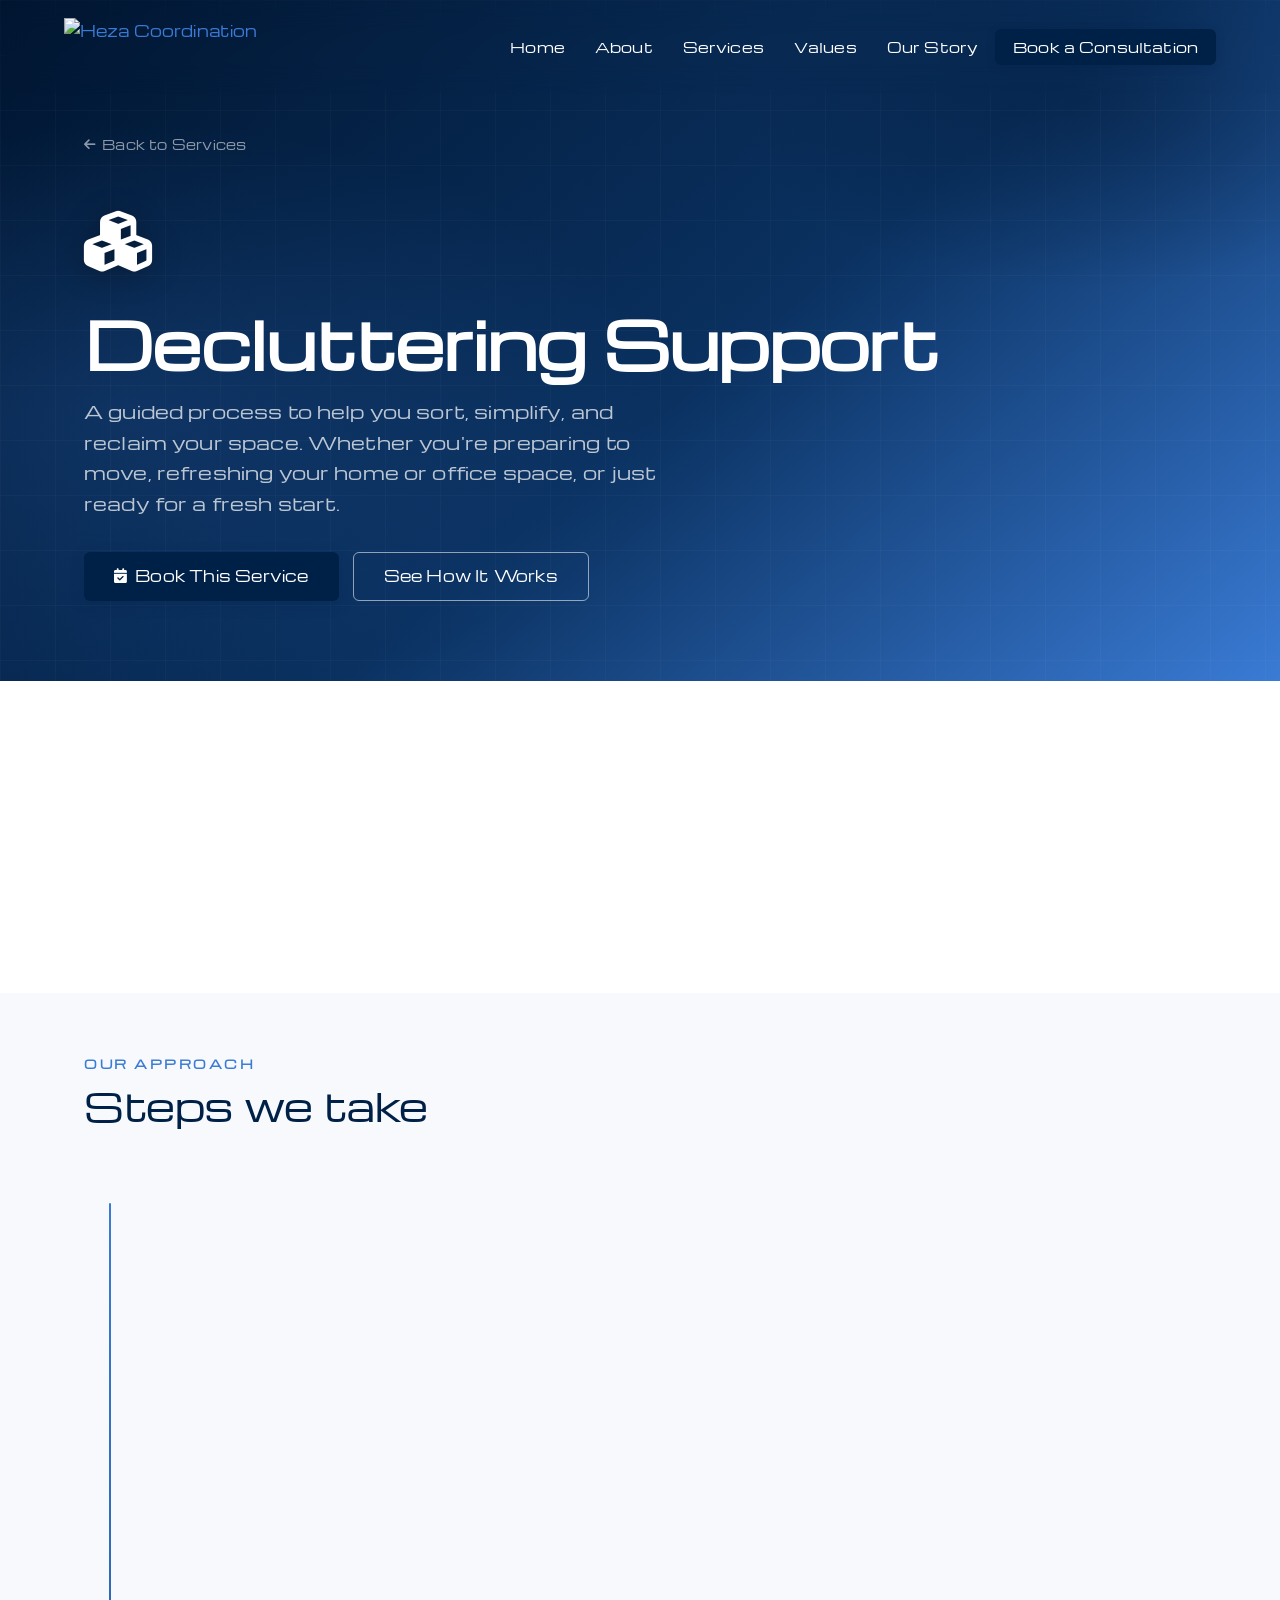
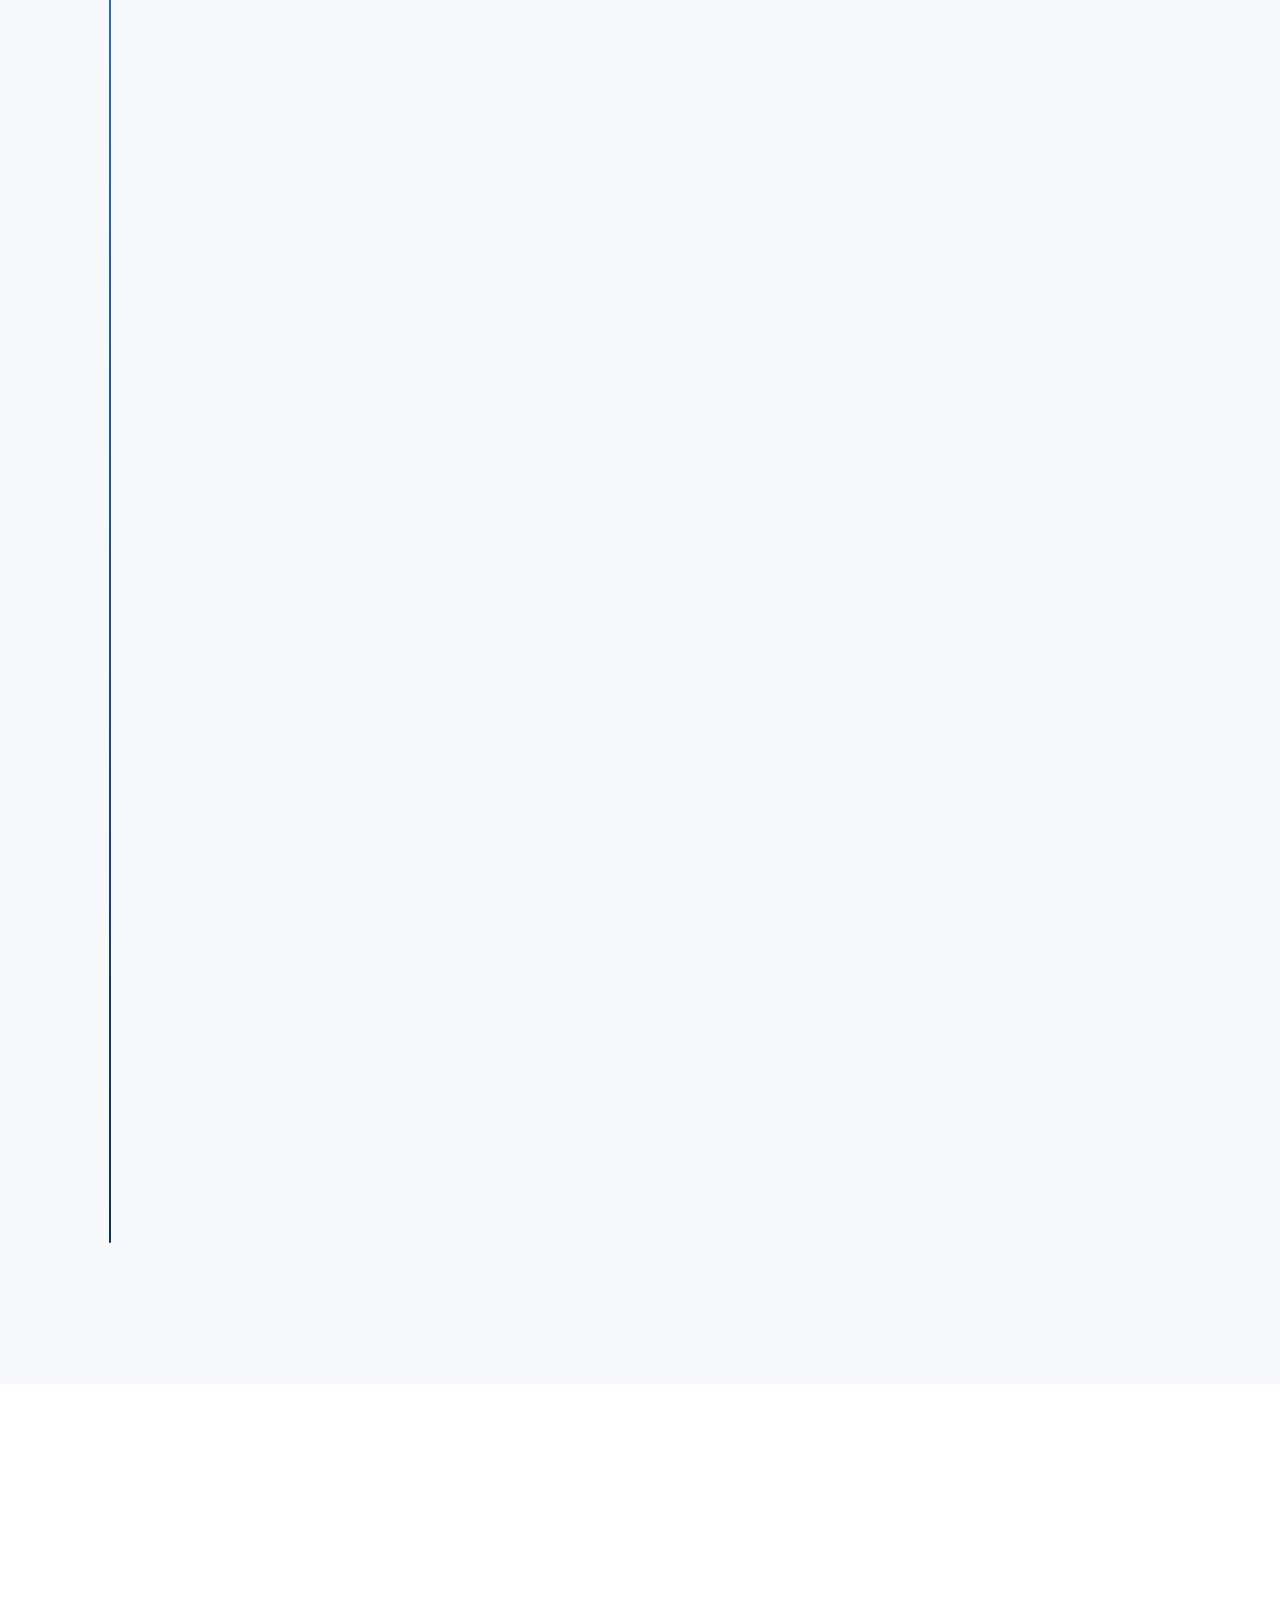
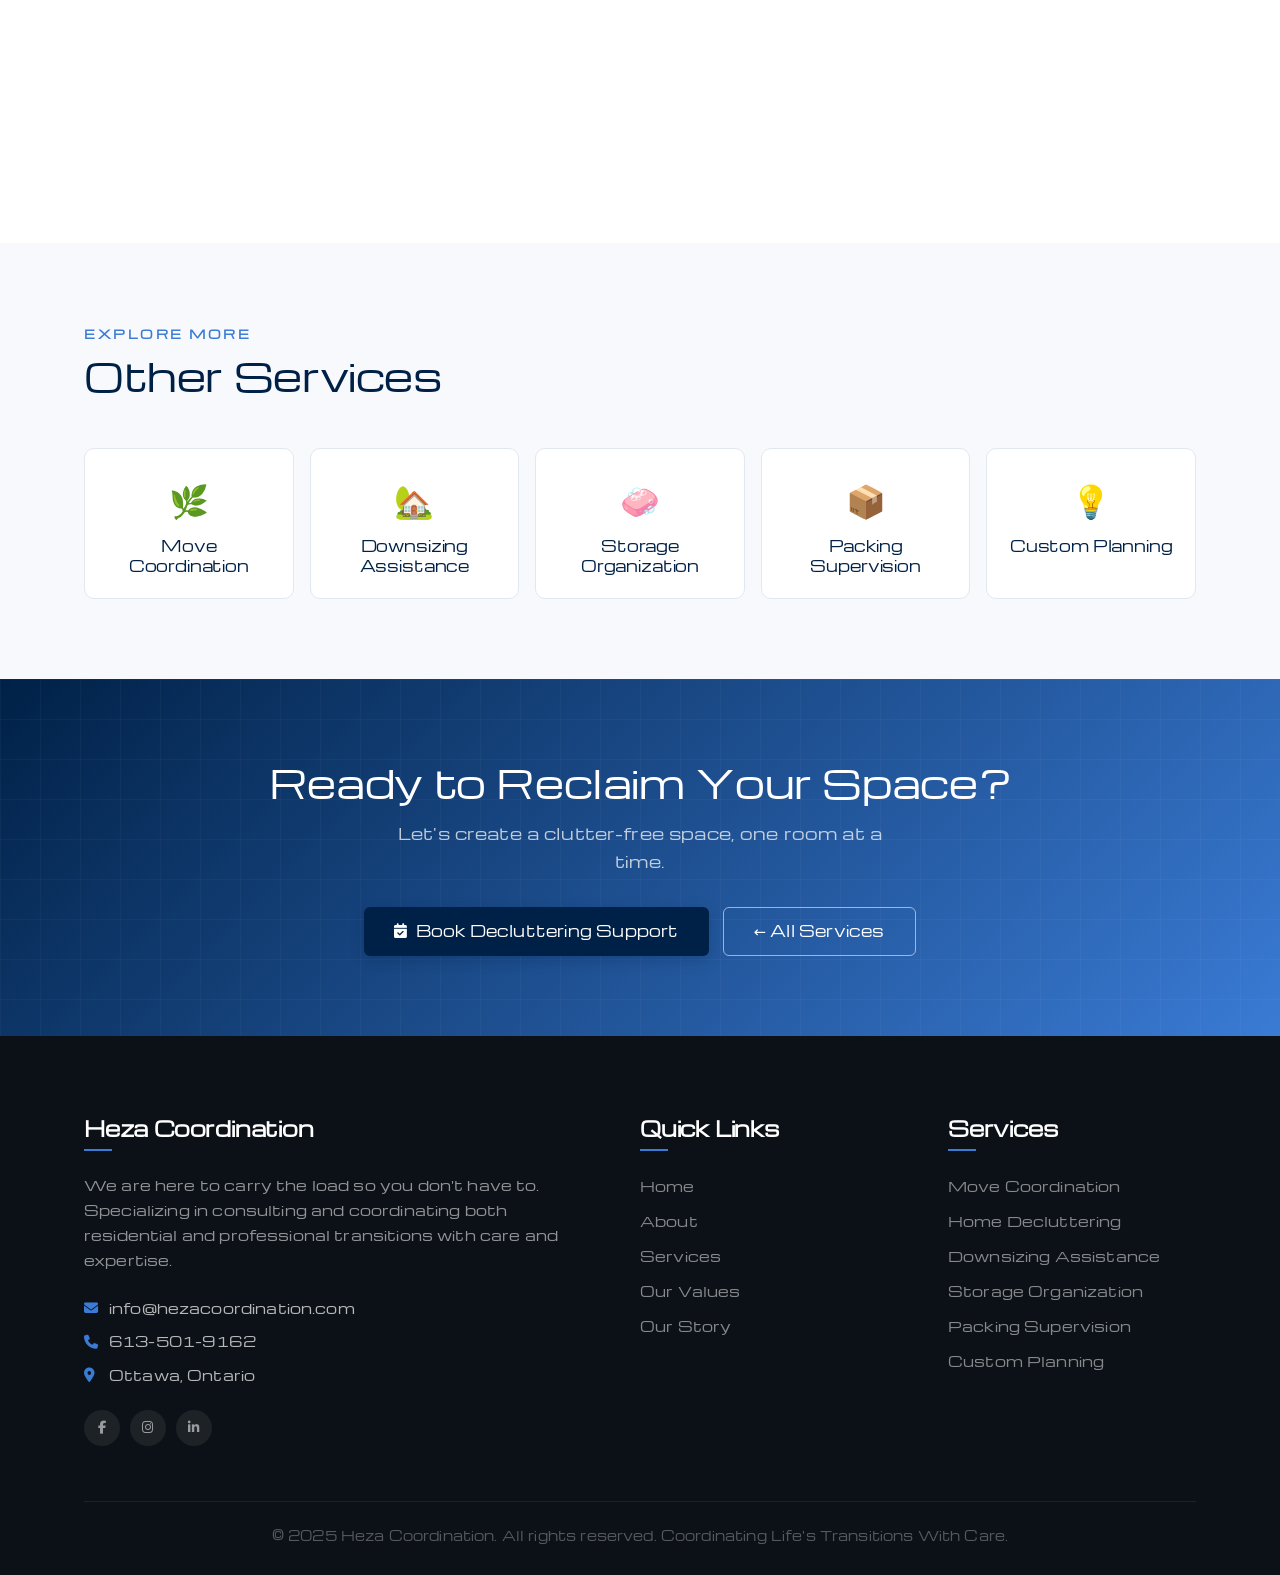
==== decluttering.html @ f14c2b33 "Add files via upload" ====
<!DOCTYPE html>
<html lang="en">
<head>
  <meta charset="UTF-8">
  <meta name="viewport" content="width=device-width, initial-scale=1.0">
  <title>Home Decluttering Support | Heza Coordination</title>
  <link href="https://fonts.googleapis.com/css2?family=Cormorant+Garamond:ital,wght@0,400;0,600;0,700;1,400;1,600&family=DM+Sans:ital,opsz,wght@0,9..40,300;0,9..40,400;0,9..40,500;0,9..40,600&display=swap" rel="stylesheet">
  <link rel="stylesheet" href="https://cdnjs.cloudflare.com/ajax/libs/font-awesome/6.4.0/css/all.min.css">
  <link rel="stylesheet" href="style.css">
</head>
<body>

<!-- HEADER -->
<header id="header">
  <div class="container header-container">
    <a href="index.html" class="logo"><img src="images/hezalogo.png" alt="Heza Coordination" class="logo-img"></a>
    <button class="mobile-toggle" aria-label="Open menu"><span></span><span></span><span></span></button>
    <ul class="header-nav">
      <li><a href="index.html#home">Home</a></li>
      <li><a href="index.html#about">About</a></li>
      <li><a href="index.html#services">Services</a></li>
      <li><a href="index.html#values">Values</a></li>
      <li><a href="index.html#story">Our Story</a></li>
      <li class="nav-cta"><a href="#" class="book-cta" data-service="Home Decluttering Support">Book a Consultation</a></li>
    </ul>
  </div>
</header>

<!-- SERVICE HERO -->
<section class="service-hero">
  <div class="container">
    <a href="index.html#services" class="hero-breadcrumb"><i class="fas fa-arrow-left"></i> Back to Services</a>
    <span class="hero-service-icon"><i class="fas fa-cubes"></i></span>
    <h1>Decluttering Support</h1>
    <p class="hero-subtitle">A guided process to help you sort, simplify, and reclaim your space. Whether you're preparing to move, refreshing your home or office space, or just ready for a fresh start.</p>
    <div class="hero-cta-row">
      <button class="btn btn-navy book-cta" data-service="Home Decluttering Support"><i class="fas fa-calendar-check"></i> Book This Service</button>
      <a href="#process" class="btn btn-outline">See How It Works</a>
    </div>
  </div>
</section>

<!-- INTRO -->
<section class="service-intro">
  <div class="container">
    <p class="lead-text fade-in">Decluttering can feel overwhelming when you're unsure where to begin. Our Decluttering Support service provides structure, expert guidance, and hands-on coordination to help you make confident decisions about your space, whether at home or in the office. We move through each area with clarity and purpose, ensuring a streamlined process.</p>
  </div>
</section>

<!-- PROCESS -->
<section class="process-section" id="process">
  <div class="container">
    <span class="section-eyebrow">Our Approach</span>
    <h2 class="section-heading">Steps we take</h2>
    <div class="timeline">

      <div class="timeline-item fade-in">
        <div class="timeline-num">01</div>
        <div class="timeline-card">
          <h3>Initial Assessment &amp; Scope</h3>
          <ul>
            <li>Walkthrough of the home (virtual and in-person)</li>
            <li>Identify priority areas, timelines, and goals</li>
            <li>Understand sentimental items and decision sensitivities</li>
            <li>Create a room-by-room decluttering plan</li>
          </ul>
          <span class="goal-chip">🎯 <strong>Goal:</strong> Define a clear, stress-free path forward</span>
        </div>
      </div>

      <div class="timeline-item fade-in">
        <div class="timeline-num">02</div>
        <div class="timeline-card">
          <h3>Sorting &amp; Categorizing</h3>
          <ul>
            <li>Guide you through each room systematically</li>
            <li>Sort items into: Keep, Donate, Recycle, Dispose, or Sell</li>
            <li>Handle sentimental decisions with patience and care</li>
            <li>Use a proven categorization framework to speed up decisions</li>
          </ul>
          <span class="goal-chip">🎯 <strong>Goal:</strong> Create clarity and reduce decision fatigue</span>
        </div>
      </div>

      <div class="timeline-item fade-in">
        <div class="timeline-num">03</div>
        <div class="timeline-card">
          <h3>Donation, Disposal &amp; Recycling Coordination</h3>
          <ul>
            <li>Identify local donation centres, charities, and pick-up services</li>
            <li>Coordinate junk removal or disposal if needed</li>
            <li>Handle recycling and responsible disposal of electronics, etc.</li>
            <li>Arrange consignment or sale of higher-value items</li>
          </ul>
          <span class="goal-chip">🎯 <strong>Goal:</strong> Remove items responsibly without burden to you</span>
        </div>
      </div>

      <div class="timeline-item fade-in">
        <div class="timeline-num">04</div>
        <div class="timeline-card">
          <h3>Organizing What Remains</h3>
          <ul>
            <li>Group like-with-like and establish logical zones</li>
            <li>Recommend storage solutions that suit your lifestyle</li>
            <li>Label and arrange items for easy, long-term accessibility</li>
            <li>Set up systems that are simple to maintain going forward</li>
          </ul>
          <span class="goal-chip">🎯 <strong>Goal:</strong> Create a functional, comfortable space you love</span>
        </div>
      </div>

      <div class="timeline-item fade-in">
        <div class="timeline-num">05</div>
        <div class="timeline-card">
          <h3>Pre-Move or Refresh Preparation</h3>
          <ul>
            <li>Prepare the home for listing, staging, or moving out</li>
            <li>Ensure only what you truly want moves with you</li>
            <li>Coordinate cleaning services post-declutter if required</li>
          </ul>
          <span class="goal-chip">🎯 <strong>Goal:</strong> Ensure the home is ready for its next chapter</span>
        </div>
      </div>

      <div class="timeline-item fade-in">
        <div class="timeline-num">06</div>
        <div class="timeline-card">
          <h3>Final Walkthrough &amp; Handover</h3>
          <ul>
            <li>Review each area together to confirm satisfaction</li>
            <li>Provide a summary of items donated, disposed, or relocated</li>
            <li>Offer maintenance tips to keep the space clutter-free</li>
          </ul>
          <span class="goal-chip">🎯 <strong>Goal:</strong> Leave you with a space that feels light, clear, and yours</span>
        </div>
      </div>

    </div>
  </div>
</section>

<!-- OUTCOME -->
<section class="outcome-section">
  <div class="container">
    <div class="outcome-card fade-in">
      <h2>What You Get</h2>
      <p>A thoughtfully organized space and the clarity that comes with it. Our service provides the structure, support, and execution needed to declutter with confidence; whether at home or in the office. We manage the logistics, the decisions, and the heavy lifting, so you walk away with a renewed environment and peace of mind.</p>
    </div>
  </div>
</section>

<!-- OTHER SERVICES -->
<section class="other-services">
  <div class="container">
    <span class="section-eyebrow">Explore More</span>
    <h2 class="section-heading">Other Services</h2>
    <div class="mini-grid">
      <a href="move-coordination.html" class="mini-card"><div class="mini-icon">🌿</div><h4>Move Coordination</h4></a>
      <a href="downsizing.html" class="mini-card"><div class="mini-icon">🏡</div><h4>Downsizing Assistance</h4></a>
      <a href="storage-organization.html" class="mini-card"><div class="mini-icon">🧼</div><h4>Storage Organization</h4></a>
      <a href="packing-supervision.html" class="mini-card"><div class="mini-icon">📦</div><h4>Packing Supervision</h4></a>
      <a href="move-planning.html" class="mini-card"><div class="mini-icon">💡</div><h4>Custom Planning</h4></a>
    </div>
  </div>
</section>

<!-- CTA BANNER -->
<section class="service-cta-banner">
  <div class="container">
    <h2>Ready to Reclaim Your Space?</h2>
    <p>Let's create a clutter-free space, one room at a time.</p>
    <div class="cta-btn-row">
      <button class="btn btn-navy book-cta" data-service="Home Decluttering Support"><i class="fas fa-calendar-check"></i> Book Decluttering Support</button>
      <a href="index.html#services" class="btn btn-outline">← All Services</a>
    </div>
  </div>
</section>

<!-- FOOTER -->
<footer class="site-footer">
  <div class="container">
    <div class="footer-grid">
      <div class="footer-brand">
        <h3 class="footer-heading">Heza Coordination</h3>
        <p>We are here to carry the load so you don't have to. Specializing in consulting and coordinating both residential and professional transitions with care and expertise.</p>
        <div>
          <div class="footer-contact-item"><i class="fas fa-envelope"></i> info@hezacoordination.com</div>
          <div class="footer-contact-item"><i class="fas fa-phone"></i> 613-501-9162</div>
          <div class="footer-contact-item"><i class="fas fa-map-marker-alt"></i> Ottawa, Ontario</div>
        </div>
        <div class="social-row">
          <a href="#" class="social-icon"><i class="fab fa-facebook-f"></i></a>
          <a href="#" class="social-icon"><i class="fab fa-instagram"></i></a>
          <a href="#" class="social-icon"><i class="fab fa-linkedin-in"></i></a>
        </div>
      </div>
      <div>
        <h3 class="footer-heading">Quick Links</h3>
        <ul class="footer-links">
          <li><a href="index.html">Home</a></li>
          <li><a href="index.html#about">About</a></li>
          <li><a href="index.html#services">Services</a></li>
          <li><a href="index.html#values">Our Values</a></li>
          <li><a href="index.html#story">Our Story</a></li>
        </ul>
      </div>
      <div>
        <h3 class="footer-heading">Services</h3>
        <ul class="footer-links">
          <li><a href="move-coordination.html">Move Coordination</a></li>
          <li><a href="decluttering.html">Home Decluttering</a></li>
          <li><a href="downsizing.html">Downsizing Assistance</a></li>
          <li><a href="storage-organization.html">Storage Organization</a></li>
          <li><a href="packing-supervision.html">Packing Supervision</a></li>
          <li><a href="move-planning.html">Custom Planning</a></li>
        </ul>
      </div>
    </div>
    <div class="footer-bottom">
      <p>&copy; 2025 Heza Coordination. All rights reserved. Coordinating Life's Transitions With Care.</p>
    </div>
  </div>
</footer>

<script src="main.js"></script>
</body>
</html>
---- style.css ----
/* ============================================================
   HEZA COORDINATION — SHARED STYLESHEET
   ============================================================ */

@import url('https://fonts.googleapis.com/css2?family=Cormorant+Garamond:ital,wght@0,400;0,600;0,700;1,400;1,600&family=Michroma&display=swap');

:root {
  --navy:        #002147;
  --navy-deep:   #001530;
  --navy-mid:    #0a3160;
  --blue:        #3a7bd5;
  --blue-light:  #5b96f7;
  --blue-pale:   #e8f0fe;
  --white:       #ffffff;
  --off-white:   #f8f9fc;
  --text:        #1e2433;
  --text-muted:  #64748b;
  --border:      #e2e8f0;

  --ff-display: 'Michroma', Georgia, serif;
  --ff-body:    'Michroma', system-ui, sans-serif;

  --ease:        cubic-bezier(0.4, 0, 0.2, 1);
  --ease-spring: cubic-bezier(0.34, 1.56, 0.64, 1);
  --t:           all 0.28s var(--ease);
  --t-slow:      all 0.55s var(--ease);

  --shadow-xs: 0 1px 3px rgba(0,33,71,0.07);
  --shadow-sm: 0 4px 12px rgba(0,33,71,0.09);
  --shadow:    0 8px 24px rgba(0,33,71,0.12);
  --shadow-lg: 0 20px 40px rgba(0,33,71,0.16);
  --shadow-xl: 0 30px 60px rgba(0,33,71,0.22);

  --r:    10px;
  --r-lg: 18px;
  --r-xl: 28px;
  --container: 1200px;
}

/* ===== RESET ===== */
*, *::before, *::after { margin:0; padding:0; box-sizing:border-box; }
html { scroll-behavior: smooth; }
body {
  font-family: var(--ff-body);
  color: var(--text);
  background: var(--white);
  line-height: 1.75;
  overflow-x: hidden;
  -webkit-font-smoothing: antialiased;
  font-size: 0.93rem;
  letter-spacing: 0.01em;
}
h1,h2,h3,h4,h5 { font-family: 'Nunito', system-ui, sans-serif; line-height: 1.2; font-weight: 400; letter-spacing: -0.01em; }
a { color: var(--blue); text-decoration: none; transition: var(--t); }
img { max-width: 100%; display: block; }

/* ===== CONTAINER ===== */
.container { width: 90%; max-width: var(--container); margin: 0 auto; padding: 0 20px; }

/* ===== SHARED BUTTONS ===== */
.btn {
  display: inline-flex; align-items: center; justify-content: center; gap: 8px;
  padding: 13px 30px; border-radius: 6px; font-family: var(--ff-body);
  font-size: 0.92rem; font-weight: 500; letter-spacing: 0.2px;
  cursor: pointer; border: none; transition: var(--t);
  text-decoration: none; white-space: nowrap; line-height: 1.4;
}
.btn-navy  { background: var(--navy); color: var(--white); box-shadow: 0 4px 14px rgba(0,33,71,0.25); }
.btn-navy:hover  { background: var(--blue); transform: translateY(-2px); box-shadow: 0 8px 24px rgba(58,123,213,0.35); color: var(--white); }
.btn-outline { background: transparent; color: var(--white); border: 1.5px solid rgba(255,255,255,0.55); }
.btn-outline:hover { background: rgba(255,255,255,0.14); border-color: var(--white); color: var(--white); }
.btn-outline-dark { background: transparent; color: var(--navy); border: 1.5px solid var(--navy); }
.btn-outline-dark:hover { background: var(--navy); color: var(--white); }

/* ===== HEADER ===== */
#header {
  position: fixed; top: 0; left: 0; width: 100%; z-index: 1000;
  transition: var(--t); backdrop-filter: blur(14px); -webkit-backdrop-filter: blur(14px);
}
#header.scrolled {
  background: rgba(255,255,255,0.97);
  box-shadow: 0 2px 20px rgba(0,33,71,0.08);
}
.header-container {
  display: flex; align-items: center; justify-content: space-between;
  padding: 18px 0; transition: var(--t);
}
#header.scrolled .header-container { padding: 12px 0; }
.logo-img { height: 3.6rem; width: auto; transition: var(--t); }
#header.scrolled .logo-img { height: 3rem; }
.header-nav { display: flex; align-items: center; gap: 4px; list-style: none; }
.header-nav li a {
  font-size: 0.88rem; font-weight: 500; color: var(--white);
  padding: 7px 13px; border-radius: 6px; letter-spacing: 0.15px; transition: var(--t);
}
#header.scrolled .header-nav li a { color: var(--navy); }
.header-nav li a:hover { background: rgba(255,255,255,0.14); }
#header.scrolled .header-nav li a:hover { background: var(--blue-pale); color: var(--navy); }
.header-nav .nav-cta a {
  background: var(--navy); color: var(--white) !important;
  padding: 8px 18px; border-radius: 6px;
  box-shadow: 0 2px 8px rgba(0,33,71,0.25);
}
#header.scrolled .header-nav .nav-cta a { background: var(--navy); color: var(--white) !important; }
.header-nav .nav-cta a:hover { background: var(--blue) !important; transform: translateY(-1px); }

.mobile-toggle {
  display: none; flex-direction: column; gap: 5px;
  cursor: pointer; padding: 6px; border: none; background: none;
}
.mobile-toggle span { display: block; width: 23px; height: 2px; background: var(--white); border-radius: 2px; transition: var(--t); }
#header.scrolled .mobile-toggle span { background: var(--navy); }
.mobile-toggle.open span:nth-child(1) { transform: translateY(7px) rotate(45deg); }
.mobile-toggle.open span:nth-child(2) { opacity: 0; }
.mobile-toggle.open span:nth-child(3) { transform: translateY(-7px) rotate(-45deg); }

/* ===== FOOTER ===== */
.site-footer { background: #0c1117; color: rgba(255,255,255,0.7); padding: 80px 0 28px; }
.footer-grid { display: grid; grid-template-columns: 2fr 1fr 1fr; gap: 60px; margin-bottom: 55px; }
.footer-brand p { font-family: 'Michroma', sans-serif; font-size: 0.88rem; line-height: 1.8; color: rgba(255,255,255,0.55); margin-bottom: 22px; }
.footer-contact-item { display: flex; align-items: center; gap: 10px; font-family: 'Michroma', sans-serif; font-size: 0.88rem; margin-bottom: 9px; }
.footer-contact-item i { color: var(--blue); width: 15px; flex-shrink: 0; }
.footer-heading {
  font-family: var(--ff-body); font-size: 1.25rem; font-weight: 600; color: var(--white);
  margin-bottom: 22px; position: relative; padding-bottom: 11px;
}
.footer-heading::after { content:''; position:absolute; bottom:0; left:0; width:28px; height:2px; background: var(--blue); }
.footer-links { list-style: none; }
.footer-links li { margin-bottom: 9px; }
.footer-links li a { font-family: 'Michroma', sans-serif; font-size: 0.88rem; color: rgba(255,255,255,0.5); transition: var(--t); }
.footer-links li a:hover { color: var(--white); padding-left: 5px; }
.social-row { display: flex; gap: 10px; margin-top: 22px; }
.social-icon {
  width: 36px; height: 36px; border-radius: 50%;
  background: rgba(255,255,255,0.07); display: flex; align-items: center; justify-content: center;
  color: rgba(255,255,255,0.55); font-size: 0.82rem; transition: var(--t);
}
.social-icon:hover { background: var(--blue); color: var(--white); transform: translateY(-3px); }
.footer-bottom {
  border-top: 1px solid rgba(255,255,255,0.07);
  padding-top: 22px; text-align: center; font-size: 0.82rem; color: rgba(255,255,255,0.3);
}

/* ===== BOOKING MODAL ===== */
.booking-modal {
  position: fixed; inset: 0; z-index: 9999;
  display: flex; align-items: center; justify-content: center; padding: 20px;
  opacity: 0; visibility: hidden; transition: opacity 0.3s var(--ease), visibility 0.3s var(--ease);
}
.booking-modal.open { opacity: 1; visibility: visible; }
.modal-backdrop {
  position: absolute; inset: 0;
  background: rgba(0,15,40,0.72); backdrop-filter: blur(5px); cursor: pointer;
}
.modal-box {
  position: relative; width: 100%; max-width: 520px;
  background: var(--white); border-radius: var(--r-lg); overflow: hidden;
  box-shadow: var(--shadow-xl);
  transform: translateY(24px) scale(0.96);
  transition: transform 0.4s var(--ease-spring);
}
.booking-modal.open .modal-box { transform: translateY(0) scale(1); }
.modal-header {
  background: linear-gradient(135deg, var(--navy-deep) 0%, var(--navy-mid) 100%);
  padding: 28px 32px 20px; color: var(--white); position: relative;
}
.modal-header-text h2 {
  font-family: var(--ff-display); font-size: 1.75rem; font-weight: 600;
  color: var(--white); margin-bottom: 3px;
}
.modal-header-text p { font-family: 'Michroma', sans-serif; font-size: 0.85rem; color: rgba(255,255,255,0.62); margin: 0; }
.modal-close {
  position: absolute; top: 14px; right: 14px;
  width: 30px; height: 30px; border-radius: 50%;
  background: rgba(255,255,255,0.12); border: none; color: rgba(255,255,255,0.8);
  font-size: 1rem; cursor: pointer; display: flex; align-items: center; justify-content: center;
  transition: var(--t); line-height: 1;
}
.modal-close:hover { background: rgba(255,255,255,0.22); color: var(--white); }
.modal-progress {
  display: flex; align-items: center; gap: 0; margin-top: 18px;
}
.progress-step {
  display: flex; align-items: center; gap: 8px;
}
.progress-dot {
  width: 26px; height: 26px; border-radius: 50%;
  background: rgba(255,255,255,0.15); border: 1.5px solid rgba(255,255,255,0.25);
  display: flex; align-items: center; justify-content: center;
  font-size: 0.72rem; font-weight: 600; color: rgba(255,255,255,0.4);
  transition: var(--t);
}
.progress-dot.active { background: var(--white); border-color: var(--white); color: var(--navy); }
.progress-dot.done { background: rgba(255,255,255,0.35); border-color: rgba(255,255,255,0.5); color: var(--white); }
.progress-label { font-size: 0.72rem; color: rgba(255,255,255,0.4); transition: var(--t); }
.progress-label.active { color: rgba(255,255,255,0.85); }
.progress-line { flex: 1; height: 1px; background: rgba(255,255,255,0.18); margin: 0 12px; max-width: 50px; }
.modal-body { padding: 28px 32px 8px; }
.form-step { display: none; animation: stepIn 0.3s var(--ease) both; }
.form-step.active { display: block; }
@keyframes stepIn { from { opacity:0; transform: translateX(12px); } to { opacity:1; transform: translateX(0); } }
.form-group { margin-bottom: 18px; }
.form-group label { display: block; font-size: 0.82rem; font-weight: 500; color: var(--text); margin-bottom: 7px; letter-spacing: 0.1px; }
.form-group input,
.form-group select,
.form-group textarea {
  width: 100%; padding: 11px 15px;
  border: 1.5px solid var(--border); border-radius: 8px;
  font-family: var(--ff-body); font-size: 0.92rem; color: var(--text);
  background: var(--white); transition: var(--t); outline: none;
}
.form-group input:focus,
.form-group select:focus,
.form-group textarea:focus {
  border-color: var(--blue);
  box-shadow: 0 0 0 3px rgba(58,123,213,0.1);
}
.form-group textarea { resize: vertical; min-height: 96px; }
.form-row { display: grid; grid-template-columns: 1fr 1fr; gap: 14px; }
.modal-footer { padding: 16px 32px 26px; display: flex; gap: 10px; justify-content: flex-end; }
.btn-modal-back {
  background: var(--off-white); color: var(--text-muted);
  border: none; padding: 11px 22px; border-radius: 6px;
  font-family: var(--ff-body); font-size: 0.88rem; cursor: pointer; transition: var(--t);
}
.btn-modal-back:hover { background: var(--border); color: var(--text); }
.btn-modal-next {
  background: var(--navy); color: var(--white); border: none;
  padding: 11px 26px; border-radius: 6px; font-family: var(--ff-body);
  font-size: 0.9rem; font-weight: 500; cursor: pointer; transition: var(--t);
  display: flex; align-items: center; gap: 8px;
}
.btn-modal-next:hover { background: var(--blue); transform: translateY(-1px); }
.success-step { text-align: center; padding: 16px 0 8px; }
.success-icon {
  width: 68px; height: 68px; border-radius: 50%;
  background: linear-gradient(135deg, #10b981, #059669);
  display: flex; align-items: center; justify-content: center;
  margin: 0 auto 18px; font-size: 1.9rem; color: var(--white);
}
.success-step h3 { font-family: var(--ff-display); font-size: 1.7rem; color: var(--navy); margin-bottom: 10px; }
.success-step p { font-family: 'Michroma', sans-serif; color: var(--text-muted); font-size: 0.9rem; line-height: 1.65; margin-bottom: 5px; }

/* ===== SERVICE HERO ===== */
.service-hero {
  min-height: 72vh; display: flex; align-items: center; position: relative;
  overflow: hidden;
  background: linear-gradient(140deg, var(--navy-deep) 0%, var(--navy-mid) 55%, var(--blue) 100%);
}
.service-hero::before {
  content:''; position:absolute; inset:0; pointer-events:none;
  background:
    radial-gradient(ellipse 70% 70% at 10% 60%, rgba(58,123,213,0.18) 0%, transparent 60%),
    radial-gradient(ellipse 50% 50% at 85% 15%, rgba(0,21,48,0.4) 0%, transparent 55%);
}
.service-hero::after {
  content:''; position:absolute; inset:0; pointer-events:none;
  background-image:
    linear-gradient(rgba(255,255,255,0.025) 1px, transparent 1px),
    linear-gradient(90deg, rgba(255,255,255,0.025) 1px, transparent 1px);
  background-size: 55px 55px;
}
.service-hero .container { position:relative; z-index:2; padding-top: 130px; padding-bottom: 80px; }
.hero-breadcrumb {
  display: inline-flex; align-items: center; gap: 7px;
  color: rgba(255,255,255,0.55); font-size: 0.82rem; margin-bottom: 28px;
  transition: var(--t); letter-spacing: 0.2px;
}
.hero-breadcrumb:hover { color: rgba(255,255,255,0.9); }
.hero-service-icon {
  font-size: 3.8rem; display: block; margin-bottom: 18px; color: #fff;
  filter: drop-shadow(0 4px 14px rgba(0,0,0,0.35));
  animation: iconFloat 3s ease-in-out infinite;
}
@keyframes iconFloat {
  0%,100% { transform: translateY(0); }
  50% { transform: translateY(-6px); }
}
.service-hero h1 {
  font-family: var(--ff-display); font-size: clamp(2.6rem, 5vw, 4.2rem);
  font-weight: 700; color: var(--white); margin-bottom: 18px; line-height: 1.1;
}
.service-hero .hero-subtitle {
  font-family: 'Michroma', sans-serif; font-size: 1.1rem; color: rgba(255,255,255,0.72);
  max-width: 580px; margin-bottom: 32px; line-height: 1.75;
  font-weight: 300;
}
.hero-cta-row { display: flex; gap: 14px; flex-wrap: wrap; }

/* ===== SERVICE BODY ===== */
.service-intro { padding: 72px 0 40px; }
.lead-text {
  font-family: 'Michroma', sans-serif; font-size: 1.1rem; color: var(--text-muted); line-height: 1.9;
  max-width: 820px; border-left: 3px solid var(--blue); padding-left: 22px;
}

/* Process section */
.process-section { padding: 60px 0 80px; background: var(--off-white); }
.section-eyebrow {
  font-size: 0.75rem; font-weight: 600; letter-spacing: 2.5px;
  text-transform: uppercase; color: var(--blue); margin-bottom: 8px; display: block;
}
.section-heading {
  font-family: var(--ff-body); font-size: clamp(1.9rem, 3vw, 2.6rem);
  color: var(--navy); margin-bottom: 50px;
}
.timeline { position: relative; max-width: 800px; }
.timeline::before {
  content:''; position:absolute; left:25px; top:25px; bottom:25px;
  width: 2px;
  background: linear-gradient(to bottom, var(--blue), var(--navy-mid));
  border-radius: 2px;
}
.timeline-item { display: flex; gap: 26px; margin-bottom: 36px; position: relative; }
.timeline-num {
  flex-shrink: 0; width: 52px; height: 52px; border-radius: 50%;
  background: var(--navy); color: var(--white); display: flex; align-items: center; justify-content: center;
  font-family: var(--ff-body); font-size: 1.15rem; font-weight: 700;
  box-shadow: 0 4px 14px rgba(0,33,71,0.28); position: relative; z-index: 1;
  flex-direction: column; line-height: 1;
}
.timeline-card {
  background: var(--white); border-radius: var(--r); padding: 24px 26px;
  flex: 1; box-shadow: var(--shadow-xs); border: 1px solid var(--border);
  transition: var(--t);
}
.timeline-card:hover { box-shadow: var(--shadow-sm); transform: translateX(5px); border-color: rgba(58,123,213,0.2); }
.timeline-card h3 {
  font-family: 'Nunito'; font-size: 1.28rem; color: var(--navy); margin-bottom: 13px;
}
.timeline-card ul { list-style: none; padding: 0; margin-bottom: 14px; }
.timeline-card ul li {
  padding: 4px 0 4px 22px; position: relative;
  font-family: 'Michroma', sans-serif; font-size: 0.92rem; color: var(--text-muted); line-height: 1.6;
}
.timeline-card ul li::before {
  content: '→'; position: absolute; left: 0;
  color: var(--blue); font-size: 0.8rem; top: 5px;
}
.goal-chip {
  display: inline-flex; align-items: center; gap: 6px;
  background: var(--blue-pale); color: var(--navy);
  padding: 5px 13px; border-radius: 20px; font-size: 0.8rem; font-weight: 500; margin-top: 2px;
}

/* Outcome */
.outcome-section { padding: 80px 0; }
.outcome-card {
  background: linear-gradient(135deg, var(--navy-deep) 0%, var(--navy-mid) 100%);
  border-radius: var(--r-lg); padding: 48px 50px; color: var(--white); position: relative; overflow: hidden;
}
.outcome-card::before {
  content: '✓'; position: absolute; right: 40px; top: -20px;
  font-size: 14rem; color: rgba(255,255,255,0.03); font-family: serif; line-height: 1; pointer-events: none;
}
.outcome-card h2 { font-family: var(--ff-display); font-size: 2rem; color: var(--white); margin-bottom: 14px; }
.outcome-card p { font-family: 'Michroma', sans-serif; font-size: 1.02rem; color: rgba(255,255,255,0.78); line-height: 1.85; max-width: 720px; }

/* Other services */
.other-services { padding: 80px 0; background: var(--off-white); }
.mini-grid { display: grid; grid-template-columns: repeat(auto-fit, minmax(185px, 1fr)); gap: 16px; }
.mini-card {
  background: var(--white); border-radius: var(--r); padding: 22px 18px;
  text-align: center; border: 1.5px solid var(--border); transition: var(--t);
  text-decoration: none; color: var(--text); display: block;
}
.mini-card:hover { border-color: var(--blue); box-shadow: var(--shadow-sm); transform: translateY(-4px); color: var(--navy); }
.mini-card .mini-icon { font-size: 2rem; margin-bottom: 9px; }
.mini-card h4 { font-family: var(--ff-display); font-size: 0.95rem; color: var(--navy); line-height: 1.3; }

/* CTA banner */
.service-cta-banner { padding: 80px 0; background: linear-gradient(135deg, var(--navy), var(--blue)); text-align: center; position: relative; overflow: hidden; }
.service-cta-banner::before {
  content:''; position:absolute; inset:0; pointer-events:none;
  background-image: linear-gradient(rgba(255,255,255,0.03) 1px, transparent 1px), linear-gradient(90deg, rgba(255,255,255,0.03) 1px, transparent 1px);
  background-size: 40px 40px;
}
.service-cta-banner .container { position: relative; z-index: 1; }
.service-cta-banner h2 { font-family: var(--ff-display); font-size: clamp(1.8rem, 3vw, 2.5rem); color: var(--white); margin-bottom: 14px; }
.service-cta-banner p { font-family: 'Michroma', sans-serif; color: rgba(255,255,255,0.72); max-width: 520px; margin: 0 auto 32px; font-size: 1rem; }
.cta-btn-row { display: flex; gap: 14px; justify-content: center; flex-wrap: wrap; }

/* ===== SERVICE FINDER QUESTIONNAIRE ===== */
.quiz-wrapper {
  background: linear-gradient(145deg, var(--navy-deep) 0%, var(--navy-mid) 100%);
  border-radius: var(--r-lg); overflow: hidden; position: relative;
  height: 460px; display: flex; flex-direction: column;
  box-shadow: var(--shadow-xl);
}
.quiz-wrapper::before {
  content:''; position:absolute; inset:0; pointer-events:none;
  background-image: radial-gradient(circle at 20% 80%, rgba(58,123,213,0.22) 0%, transparent 50%),
                    radial-gradient(circle at 80% 20%, rgba(91,150,247,0.12) 0%, transparent 50%);
}
.quiz-inner { position:relative; z-index:1; display:flex; flex-direction:column; height:100%; padding:28px 30px 24px; }
.quiz-header { margin-bottom: 18px; }
.quiz-eyebrow { font-size:0.72rem; font-weight:700; letter-spacing:2px; text-transform:uppercase; color:rgba(255,255,255,0.5); display:block; margin-bottom:6px; }
.quiz-title { font-family: var(--ff-display); font-size:1.5rem; color:var(--white); font-weight:600; line-height:1.2; }
.quiz-progress-bar { height:3px; background:rgba(255,255,255,0.12); border-radius:2px; margin-bottom:20px; overflow:hidden; }
.quiz-progress-fill { height:100%; background:linear-gradient(90deg,var(--blue),var(--blue-light)); border-radius:2px; transition:width 0.45s var(--ease); }
.quiz-step { display:none; flex-direction:column; flex:1; }
.quiz-step.active { display:flex; animation: quizIn 0.35s var(--ease) both; }
@keyframes quizIn { from { opacity:0; transform:translateX(14px); } to { opacity:1; transform:translateX(0); } }
.quiz-question { font-size:1rem; font-weight:600; color:var(--white); margin-bottom:14px; line-height:1.45; }
.quiz-options { display:flex; flex-direction:column; gap:8px; flex:1; }
.quiz-opt {
  background:rgba(255,255,255,0.07); border:1.5px solid rgba(255,255,255,0.13);
  border-radius:8px; padding:11px 15px; color:rgba(255,255,255,0.82);
  font-family: var(--ff-body); font-size:0.88rem; font-weight:500;
  cursor:pointer; text-align:left; transition:var(--t); line-height:1.35;
}
.quiz-opt:hover { background:rgba(255,255,255,0.14); border-color:rgba(255,255,255,0.35); color:var(--white); transform:translateX(3px); }
.quiz-opt.selected { background:rgba(58,123,213,0.28); border-color:var(--blue-light); color:var(--white); }
 
/* Result card */
.quiz-result { display:none; flex-direction:column; align-items:center; text-align:center; flex:1; justify-content:center; }
.quiz-result.active { display:flex; animation: quizIn 0.4s var(--ease) both; }
.result-icon { font-size:2.8rem; margin-bottom:10px; }
.result-label { font-size:0.72rem; font-weight:700; letter-spacing:2px; text-transform:uppercase; color:var(--blue-light); margin-bottom:6px; display:block; }
.result-title { font-family:var(--ff-display); font-size:1.55rem; font-weight:700; color:var(--white); margin-bottom:10px; line-height:1.2; }
.result-desc { font-size:0.86rem; color:rgba(255,255,255,0.65); line-height:1.65; margin-bottom:20px; max-width:280px; }
.result-btns { display:flex; gap:10px; flex-wrap:wrap; justify-content:center; }
.btn-result-primary {
  background:var(--white); color:var(--navy); border:none;
  padding:10px 20px; border-radius:6px; font-family:var(--ff-body);
  font-size:0.85rem; font-weight:700; cursor:pointer; transition:var(--t);
  text-decoration:none; display:inline-flex; align-items:center; gap:6px;
}
.btn-result-primary:hover { background:var(--blue-pale); transform:translateY(-2px); color:var(--navy); }
.btn-result-ghost {
  background:transparent; color:rgba(255,255,255,0.6); border:1.5px solid rgba(255,255,255,0.2);
  padding:10px 20px; border-radius:6px; font-family:var(--ff-body);
  font-size:0.85rem; cursor:pointer; transition:var(--t);
}
.btn-result-ghost:hover { border-color:rgba(255,255,255,0.5); color:var(--white); }
.quiz-nav { display:flex; align-items:center; justify-content:space-between; margin-top:14px; }
.quiz-back { background:none; border:none; color:rgba(255,255,255,0.4); font-family:var(--ff-body); font-size:0.82rem; cursor:pointer; padding:0; transition:var(--t); }
.quiz-back:hover { color:rgba(255,255,255,0.8); }
.quiz-diagnostic-link { display:inline-flex; align-items:center; gap:6px; font-size:0.82rem; font-weight:600; color:rgba(255,255,255,0.85); text-decoration:underline; text-decoration-thickness:1.5px; text-underline-offset:4px; cursor:pointer; transition:var(--t); padding:4px 8px; border-radius:4px; }
.quiz-diagnostic-link:hover { color:var(--white); background:rgba(255,255,255,0.1); text-decoration-thickness:2px; }
.quiz-diagnostic-btn { display:inline-flex; align-items:center; gap:8px; font-size:0.82rem; font-weight:600; color:var(--white); text-decoration:none; cursor:pointer; transition:var(--t); padding:10px 18px; border-radius:6px; background:rgba(255,255,255,0.15); border:1.5px solid rgba(255,255,255,0.25); }
.quiz-diagnostic-btn:hover { background:rgba(255,255,255,0.25); border-color:rgba(255,255,255,0.4); transform:translateY(-1px); }
.quiz-step-counter { font-size:0.78rem; color:rgba(255,255,255,0.35); }
@media(max-width:992px) { .quiz-wrapper { height:auto; min-height:420px; } }
@media(max-width:480px) { .quiz-inner { padding:22px 20px 18px; } .quiz-title { font-size:1.3rem; } }
.quiz-wrapper { height:520px; }
.quiz-full-assess-link {
  display:inline-flex; align-items:center; gap:6px; margin-top:14px;
  font-size:0.68rem; color:rgba(255,255,255,0.5); text-decoration:none;
  letter-spacing:0.5px; transition:color 0.22s ease;
}
.quiz-full-assess-link:hover { color:rgba(255,255,255,0.88); }
 

/* ===== UTILS ===== */
.fade-in { opacity: 0; transform: translateY(24px); transition: opacity 0.7s var(--ease), transform 0.7s var(--ease); }
.fade-in.visible { opacity: 1; transform: translateY(0); }

/* ===== RESPONSIVE ===== */
@media (max-width: 992px) {
  .footer-grid { grid-template-columns: 1fr 1fr; }
  .footer-brand { grid-column: 1/-1; }
}
@media (max-width: 768px) {
  .mobile-toggle { display: flex; }
  .header-nav {
    display: none; position: absolute; top: 100%; left: 0; right: 0;
    background: var(--white); flex-direction: column; padding: 18px;
    box-shadow: var(--shadow); gap: 3px; border-top: 1px solid var(--border);
  }
  .header-nav.open { display: flex; }
  .header-nav li a { color: var(--navy) !important; padding: 9px 13px; }
  .header-nav li a:hover { background: var(--blue-pale) !important; }
  .form-row { grid-template-columns: 1fr; gap: 0; }
  .modal-body { padding: 22px; }
  .modal-header { padding: 22px 22px 16px; }
  .modal-footer { padding: 12px 22px 22px; }
  .outcome-card { padding: 32px 24px; }
  .mini-grid { grid-template-columns: repeat(2, 1fr); }
  .footer-grid { grid-template-columns: 1fr; gap: 36px; }
  .timeline::before { display: none; }
  .timeline-item { flex-direction: column; gap: 12px; }
  .timeline-num { align-self: flex-start; }
}
@media (max-width: 480px) {
  .hero-cta-row, .cta-btn-row { flex-direction: column; align-items: flex-start; }
  .mini-grid { grid-template-columns: 1fr; }
}

/* ===== OUR STORY — preserve Cormorant Garamond ===== */
.story,
.story * { font-family: 'Cormorant Garamond', Georgia, serif; }
.story p { font-family: 'Michroma', sans-serif; font-size: 1.18rem; line-height: 1.9; }
.story .story-sig { font-weight: 700; font-style: italic; }
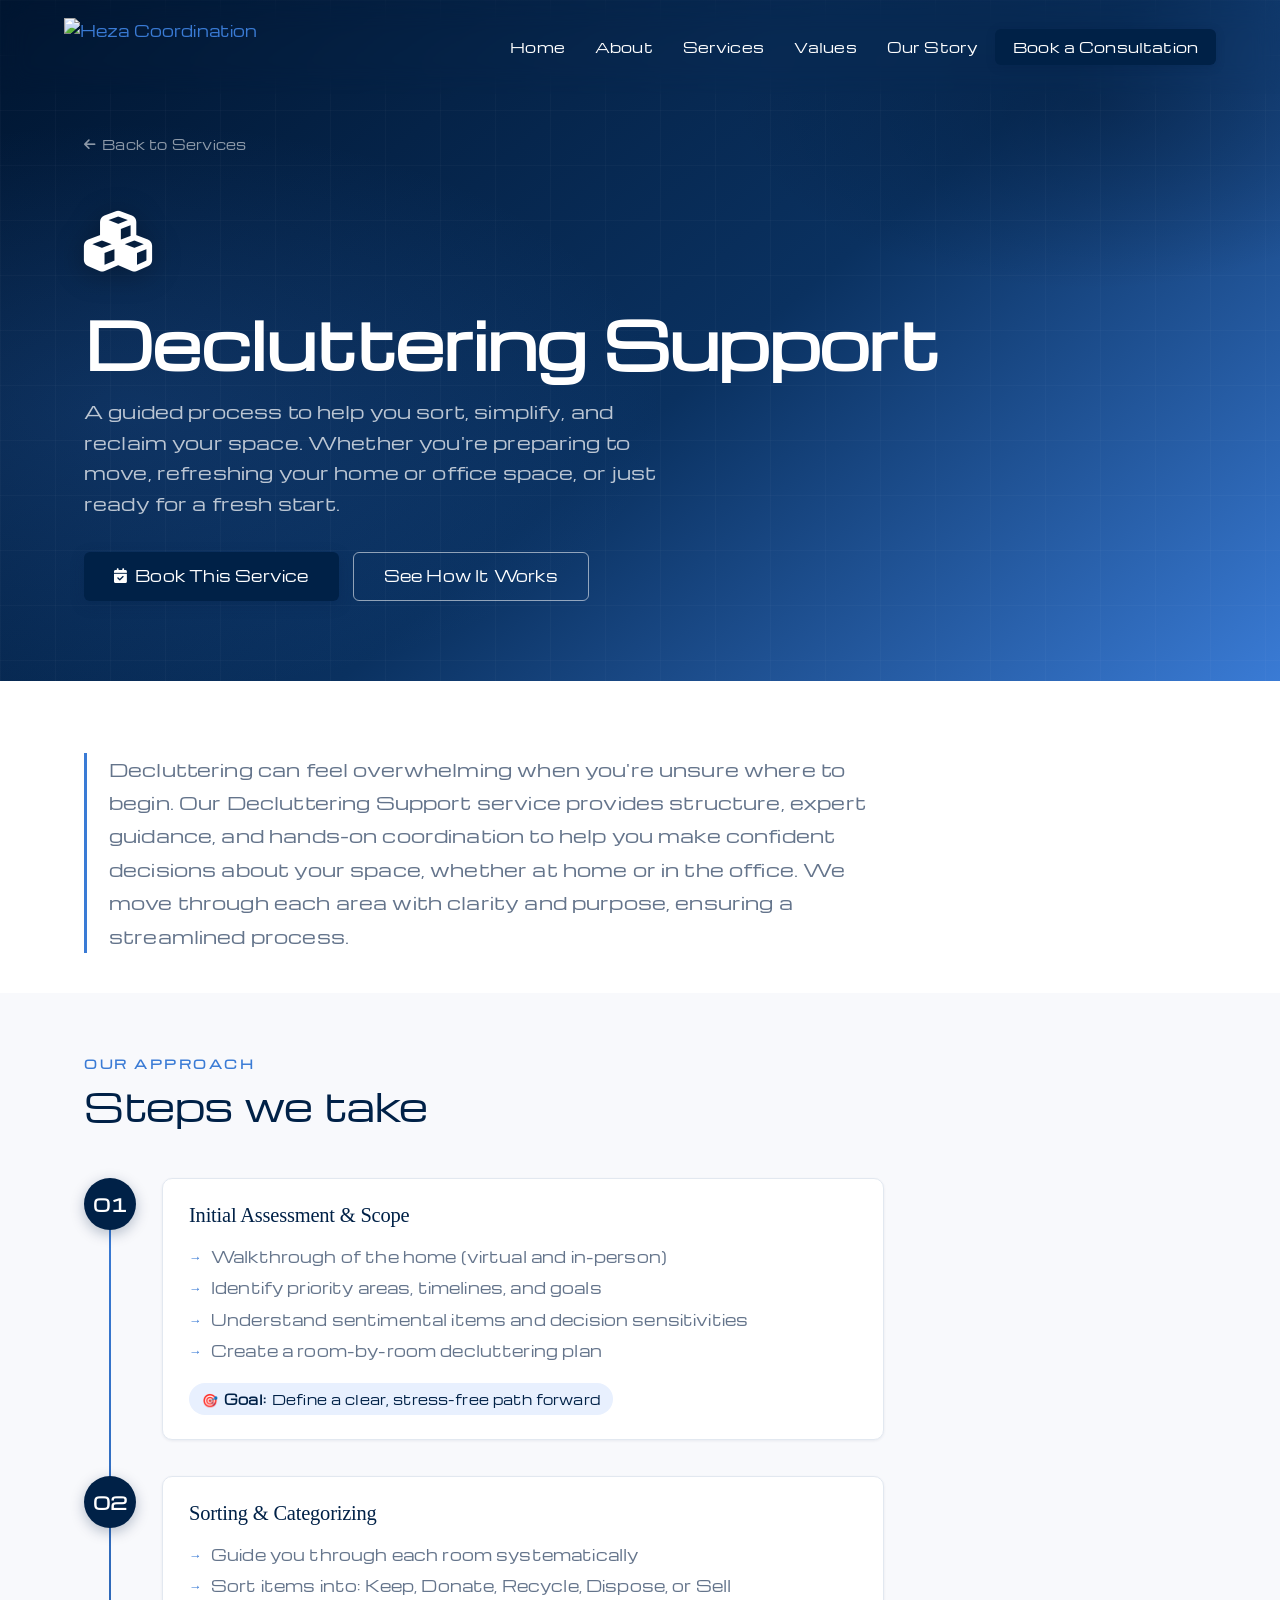
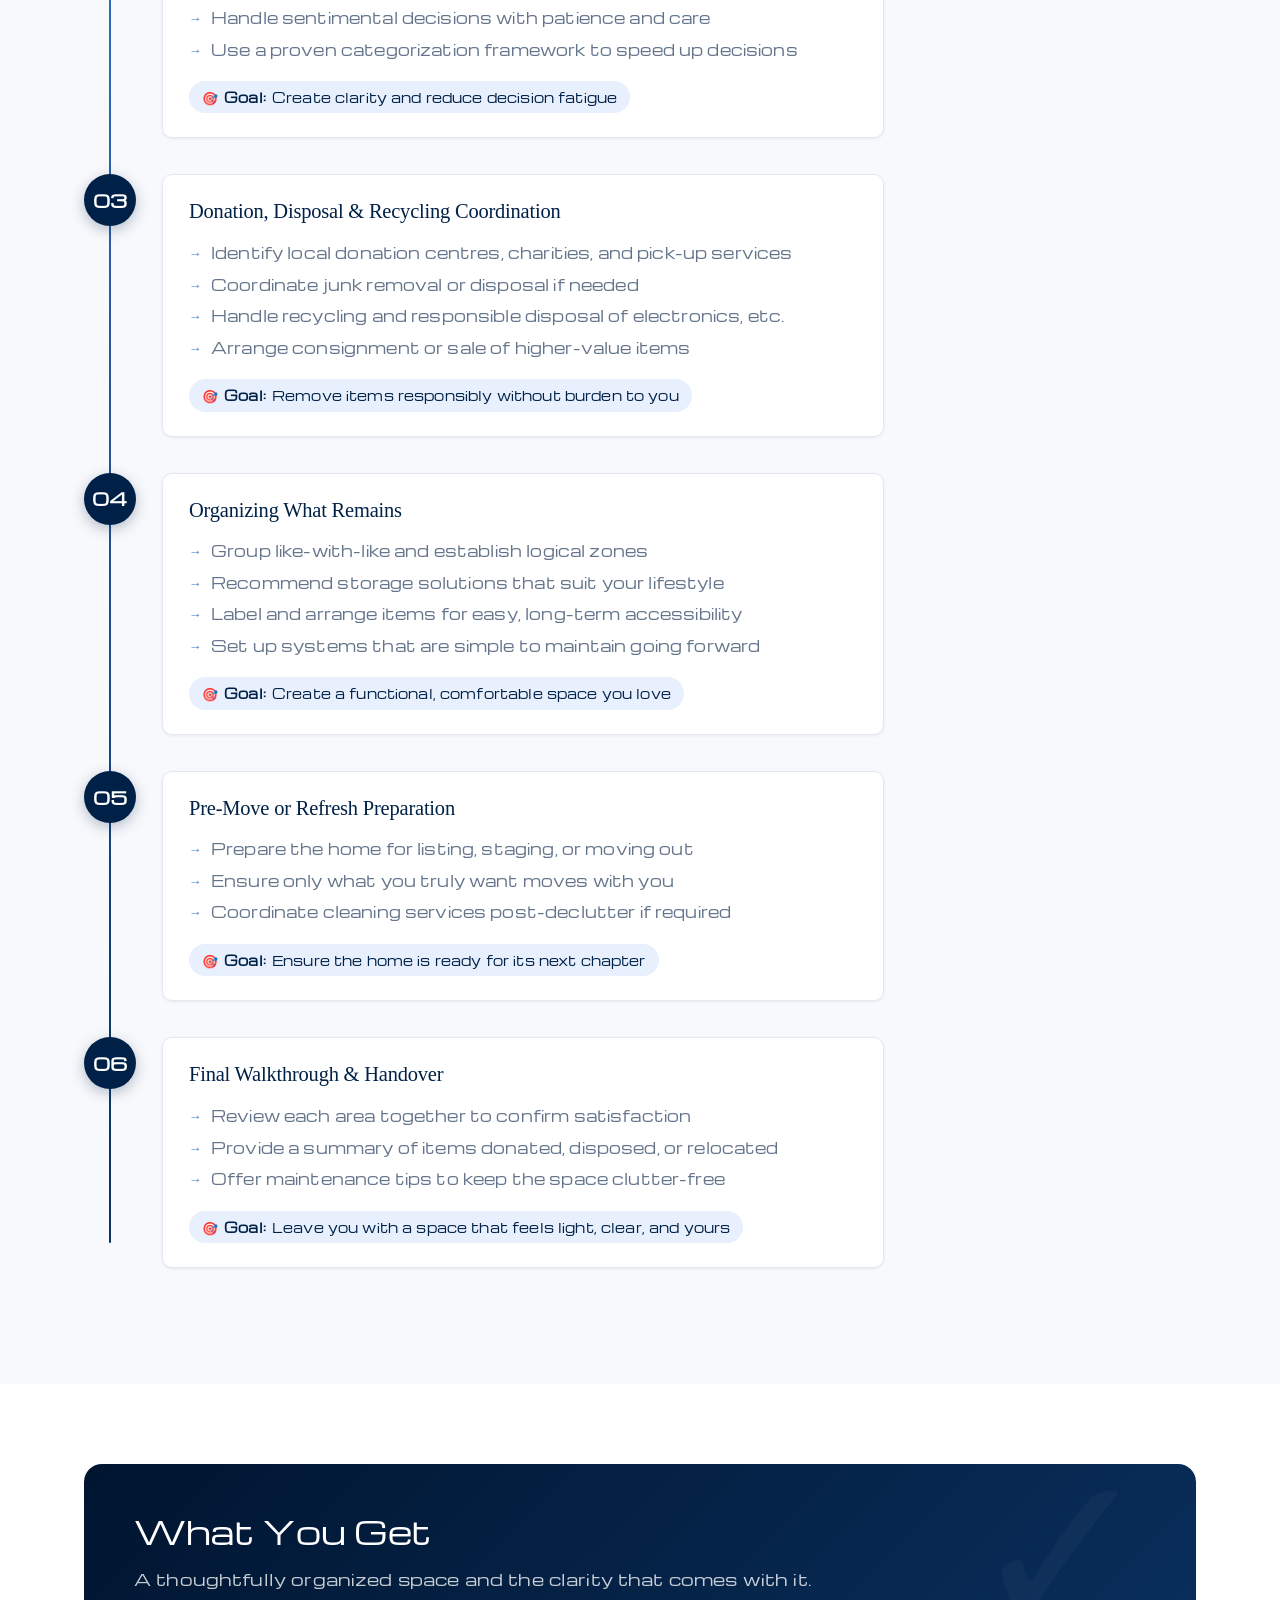
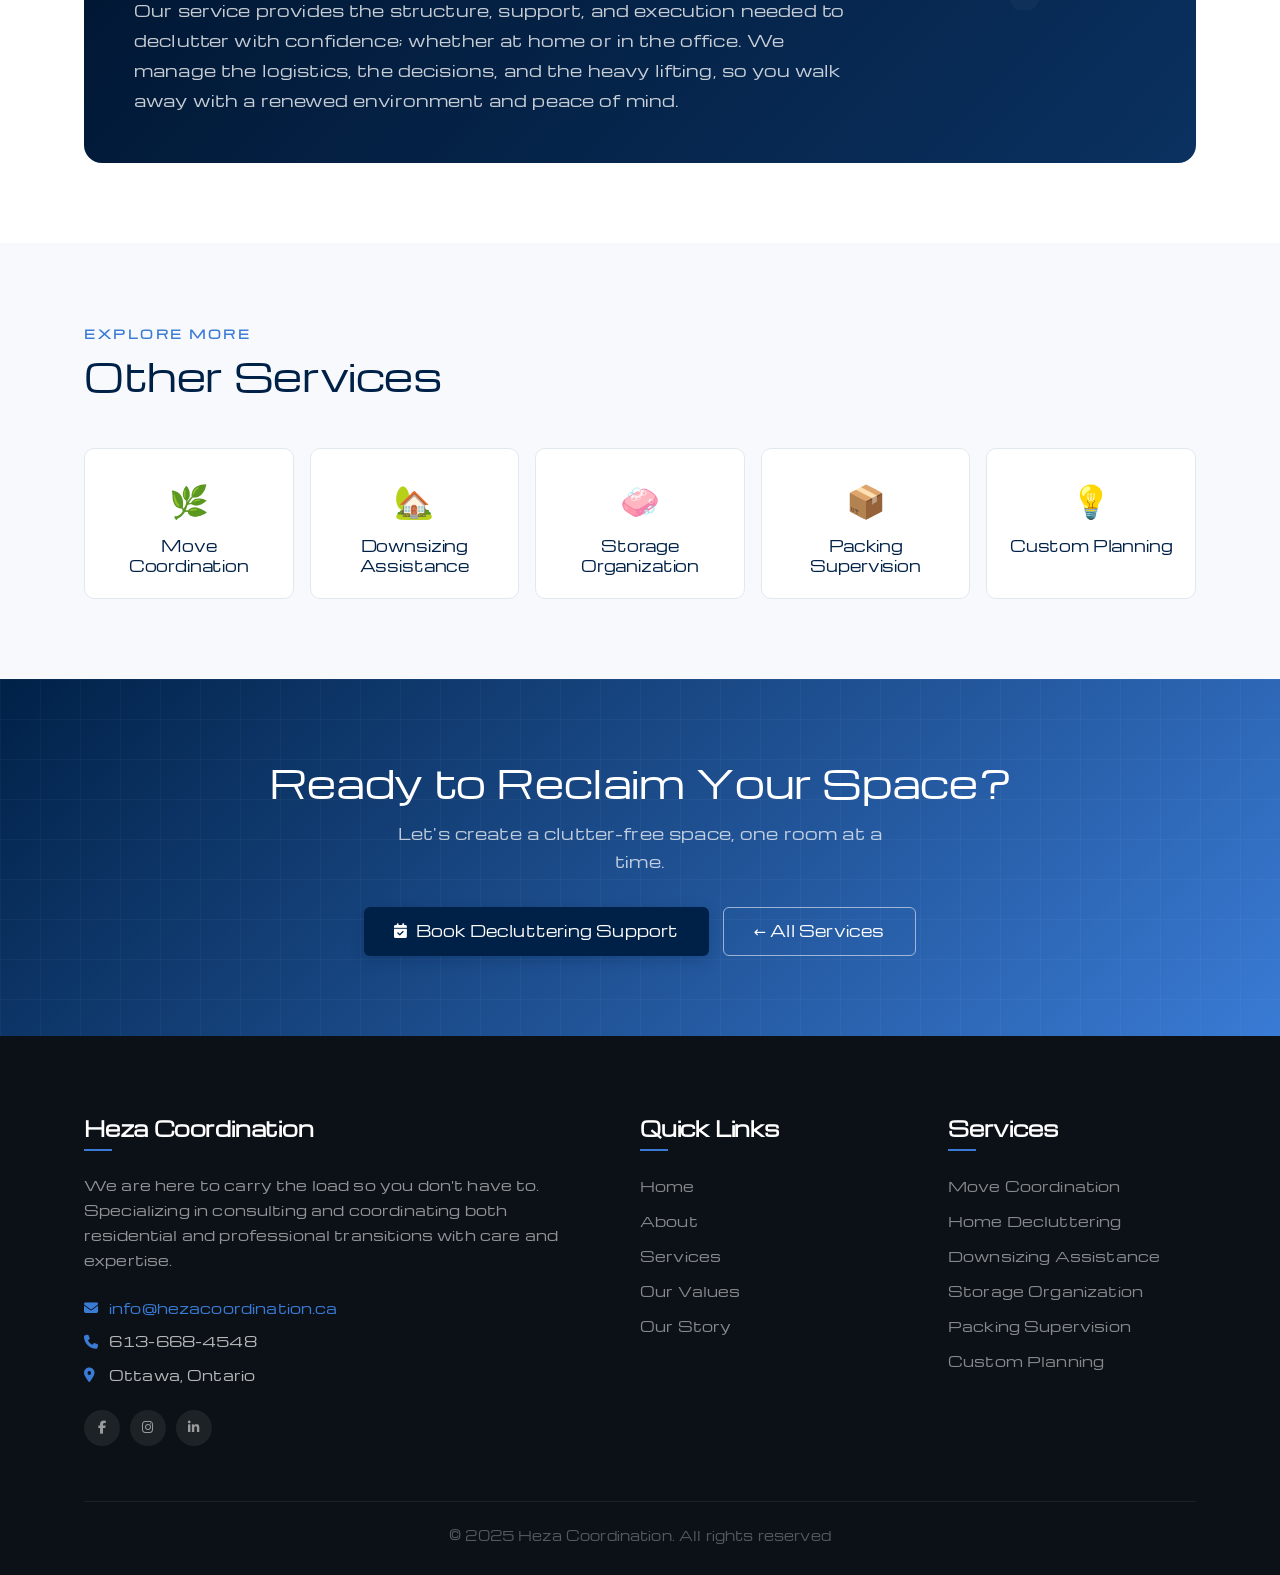
==== commit 61d421eb: "Add files via upload" ====
--- a/decluttering.html
+++ b/decluttering.html
@@ -4,7 +4,7 @@
   <meta charset="UTF-8">
   <meta name="viewport" content="width=device-width, initial-scale=1.0">
   <title>Home Decluttering Support | Heza Coordination</title>
-  <link href="https://fonts.googleapis.com/css2?family=Cormorant+Garamond:ital,wght@0,400;0,600;0,700;1,400;1,600&family=DM+Sans:ital,opsz,wght@0,9..40,300;0,9..40,400;0,9..40,500;0,9..40,600&display=swap" rel="stylesheet">
+  <link href="https://fonts.googleapis.com/css2?family=Cormorant+Garamond:ital,wght@0,400;0,600;0,700;1,400;1,600&family=Michroma&display=swap" rel="stylesheet">
   <link rel="stylesheet" href="https://cdnjs.cloudflare.com/ajax/libs/font-awesome/6.4.0/css/all.min.css">
   <link rel="stylesheet" href="style.css">
 </head>
@@ -185,8 +185,8 @@
         <h3 class="footer-heading">Heza Coordination</h3>
         <p>We are here to carry the load so you don't have to. Specializing in consulting and coordinating both residential and professional transitions with care and expertise.</p>
         <div>
-          <div class="footer-contact-item"><i class="fas fa-envelope"></i> info@hezacoordination.com</div>
-          <div class="footer-contact-item"><i class="fas fa-phone"></i> 613-501-9162</div>
+          <div class="footer-contact-item"><i class="fas fa-envelope"></i> <a href="mailto:info@hezacoordination.ca">info@hezacoordination.ca</a></div>
+          <div class="footer-contact-item"><i class="fas fa-phone"></i> 613-668-4548</div>
           <div class="footer-contact-item"><i class="fas fa-map-marker-alt"></i> Ottawa, Ontario</div>
         </div>
         <div class="social-row">
@@ -218,11 +218,4 @@
       </div>
     </div>
     <div class="footer-bottom">
-      <p>&copy; 2025 Heza Coordination. All rights reserved. Coordinating Life's Transitions With Care.</p>
-    </div>
-  </div>
-</footer>
-
-<script src="main.js"></script>
-</body>
-</html>
+      <p>&copy; 2025 Heza Coordination. All rights reserved
--- a/style.css
+++ b/style.css
@@ -76,6 +76,11 @@
 #header {
   position: fixed; top: 0; left: 0; width: 100%; z-index: 1000;
   transition: var(--t); backdrop-filter: blur(14px); -webkit-backdrop-filter: blur(14px);
+}
+/* When mobile nav is open, kill backdrop-filter so fixed children can escape stacking context */
+body.nav-open #header {
+  backdrop-filter: none; -webkit-backdrop-filter: none;
+  background: transparent;
 }
 #header.scrolled {
   background: rgba(255,255,255,0.97);
@@ -441,9 +446,19 @@
 .quiz-diagnostic-btn { display:inline-flex; align-items:center; gap:8px; font-size:0.82rem; font-weight:600; color:var(--white); text-decoration:none; cursor:pointer; transition:var(--t); padding:10px 18px; border-radius:6px; background:rgba(255,255,255,0.15); border:1.5px solid rgba(255,255,255,0.25); }
 .quiz-diagnostic-btn:hover { background:rgba(255,255,255,0.25); border-color:rgba(255,255,255,0.4); transform:translateY(-1px); }
 .quiz-step-counter { font-size:0.78rem; color:rgba(255,255,255,0.35); }
-@media(max-width:992px) { .quiz-wrapper { height:auto; min-height:420px; } }
-@media(max-width:480px) { .quiz-inner { padding:22px 20px 18px; } .quiz-title { font-size:1.3rem; } }
-.quiz-wrapper { height:520px; }
+@media(max-width:992px) { .quiz-wrapper { height:auto; overflow:visible; padding-bottom:4px; } }
+@media(max-width:480px) { .quiz-inner { padding:22px 20px 18px; } .quiz-title { font-size:1.15rem; } }
+.quiz-wrapper { height:520px; overflow:hidden; }
+@media(max-width:992px) { .quiz-wrapper { height:auto; overflow:visible; padding-bottom:4px; } }
+
+/* Mobile quiz — bigger tap targets, full result layout */
+@media(max-width:600px) {
+  .quiz-opt { padding: 14px 15px; font-size: 0.84rem; }
+  .result-btns { flex-direction: column; width: 100%; }
+  .btn-result-primary, .btn-result-ghost { width: 100%; justify-content: center; padding: 13px 20px; }
+  .result-title { font-size: 1.25rem; }
+  .quiz-full-assess-link { font-size: 0.72rem; margin-top: 10px; }
+}
 .quiz-full-assess-link {
   display:inline-flex; align-items:center; gap:6px; margin-top:14px;
   font-size:0.68rem; color:rgba(255,255,255,0.5); text-decoration:none;
@@ -453,8 +468,13 @@
  
 
 /* ===== UTILS ===== */
-.fade-in { opacity: 0; transform: translateY(24px); transition: opacity 0.7s var(--ease), transform 0.7s var(--ease); }
+.fade-in { opacity: 0; transform: translateY(24px); transition: opacity 0.7s var(--ease), transform 0.7s var(--ease); animation: fadeInQuick 0.6s ease forwards; }
 .fade-in.visible { opacity: 1; transform: translateY(0); }
+
+@keyframes fadeInQuick {
+  from { opacity: 0; transform: translateY(24px); }
+  to { opacity: 1; transform: translateY(0); }
+}
 
 /* ===== RESPONSIVE ===== */
 @media (max-width: 992px) {
@@ -463,14 +483,71 @@
 }
 @media (max-width: 768px) {
   .mobile-toggle { display: flex; }
+
+  /* True fullscreen nav overlay — no scroll */
   .header-nav {
-    display: none; position: absolute; top: 100%; left: 0; right: 0;
-    background: var(--white); flex-direction: column; padding: 18px;
-    box-shadow: var(--shadow); gap: 3px; border-top: 1px solid var(--border);
-  }
-  .header-nav.open { display: flex; }
-  .header-nav li a { color: var(--navy) !important; padding: 9px 13px; }
-  .header-nav li a:hover { background: var(--blue-pale) !important; }
+    display: none;
+    position: fixed;
+    top: 0; left: 0; right: 0; bottom: 0;
+    width: 100%; height: 100%;
+    background: #002147;
+    flex-direction: column;
+    justify-content: center;
+    align-items: center;
+    padding: 0;
+    gap: 0;
+    z-index: 999;
+    overflow: hidden;
+    list-style: none;
+  }
+  @keyframes navSlideIn {
+    from { opacity: 0; transform: translateY(-10px); }
+    to   { opacity: 1; transform: translateY(0); }
+  }
+  .header-nav.open {
+    display: flex;
+    animation: navSlideIn 0.25s ease both;
+  }
+
+  /* Nav links — centred, evenly spaced */
+  .header-nav li {
+    width: 100%;
+    text-align: center;
+  }
+  .header-nav li a {
+    display: block;
+    color: rgba(255,255,255,0.75) !important;
+    padding: 16px 32px;
+    font-size: 1.05rem;
+    letter-spacing: 0.08em;
+    text-transform: uppercase;
+    background: none !important;
+    transition: color 0.2s;
+  }
+  .header-nav li a:hover,
+  .header-nav li a:active { color: #fff !important; }
+
+  /* Book button */
+  .header-nav .nav-cta { margin-top: 24px; padding: 0 32px; width: 100%; }
+  .header-nav .nav-cta a {
+    display: block; text-align: center;
+    background: linear-gradient(135deg, #3a7bd5, #5b96f7) !important;
+    color: #fff !important;
+    border-radius: 10px; padding: 16px 24px !important;
+    font-size: 0.9rem; letter-spacing: 0.05em;
+    box-shadow: 0 4px 20px rgba(58,123,213,0.35);
+    text-transform: uppercase;
+  }
+
+  /* X button fixed over the overlay */
+  .mobile-toggle.open {
+    position: fixed; top: 20px; right: 24px; z-index: 1001;
+  }
+  .mobile-toggle.open span { background: #fff; }
+  .mobile-toggle.open span:nth-child(1) { transform: translateY(7px) rotate(45deg); }
+  .mobile-toggle.open span:nth-child(2) { opacity: 0; }
+  .mobile-toggle.open span:nth-child(3) { transform: translateY(-7px) rotate(-45deg); }
+
   .form-row { grid-template-columns: 1fr; gap: 0; }
   .modal-body { padding: 22px; }
   .modal-header { padding: 22px 22px 16px; }
